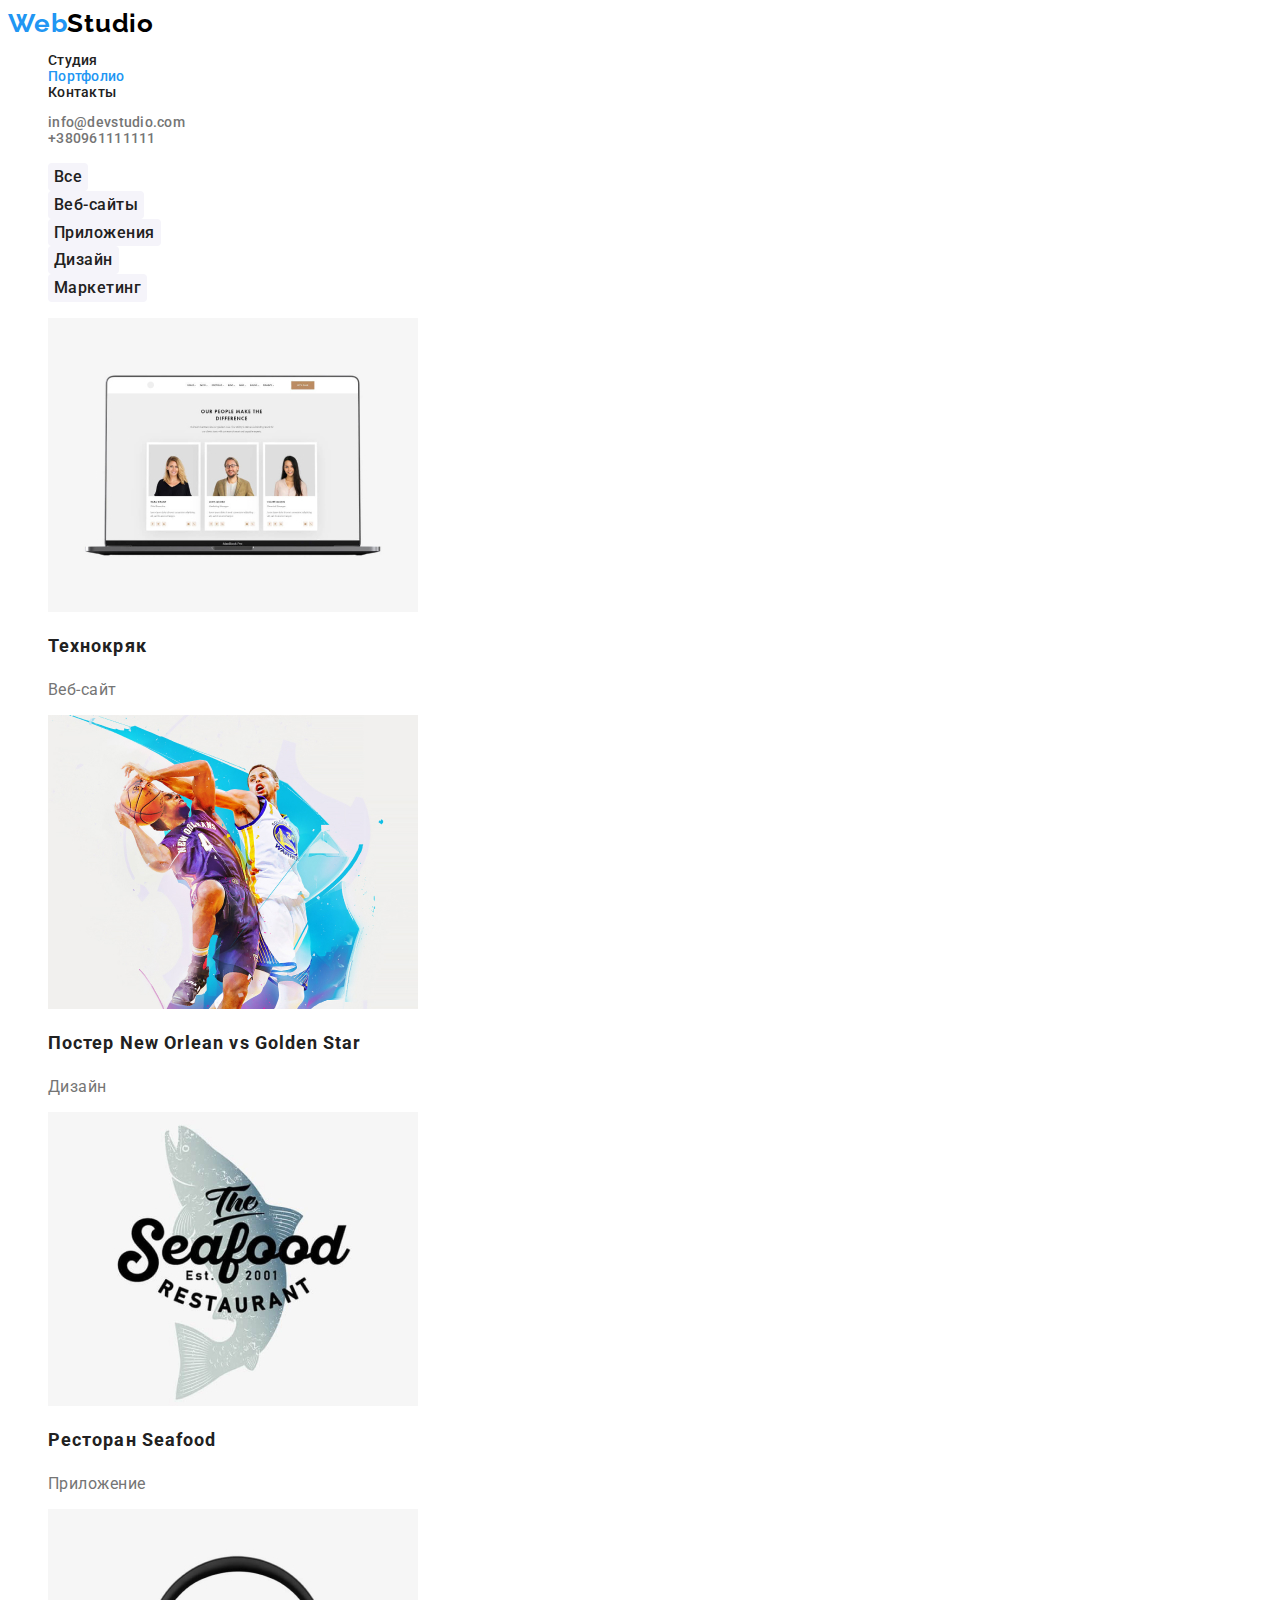
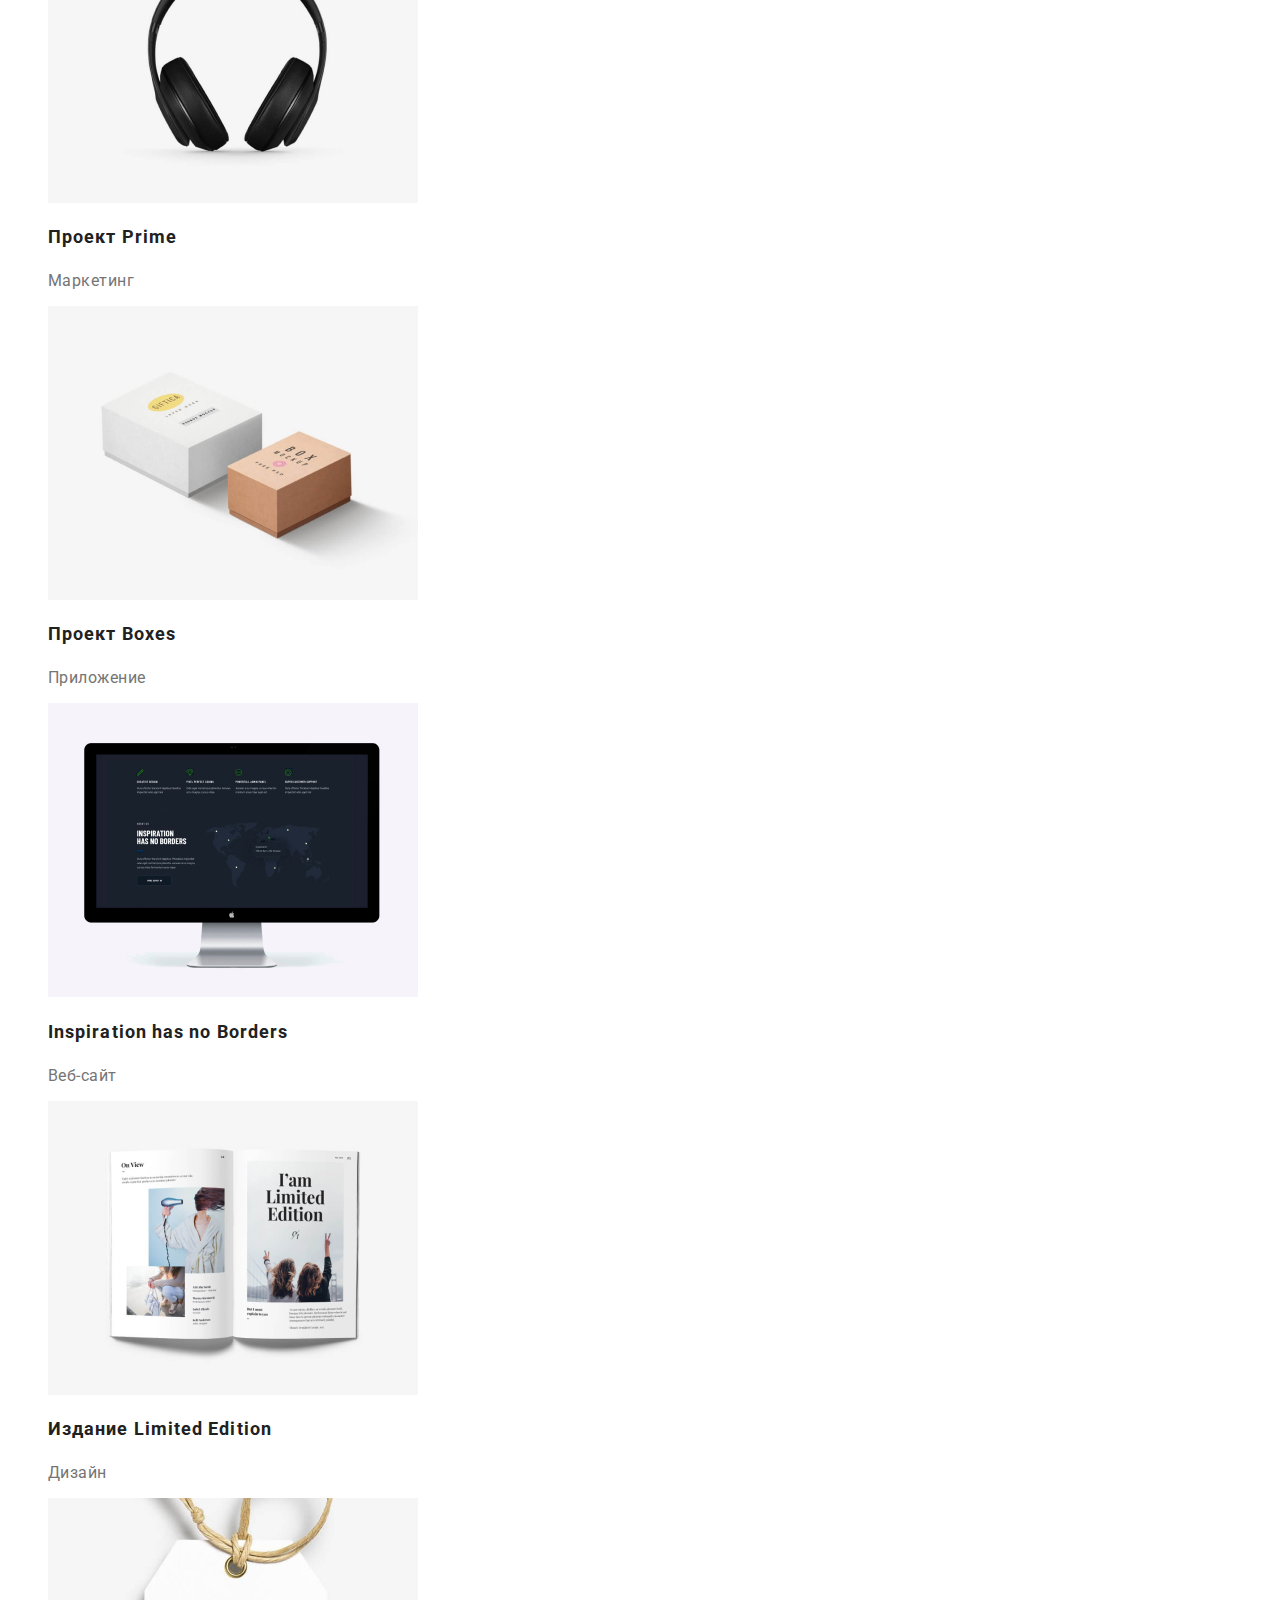
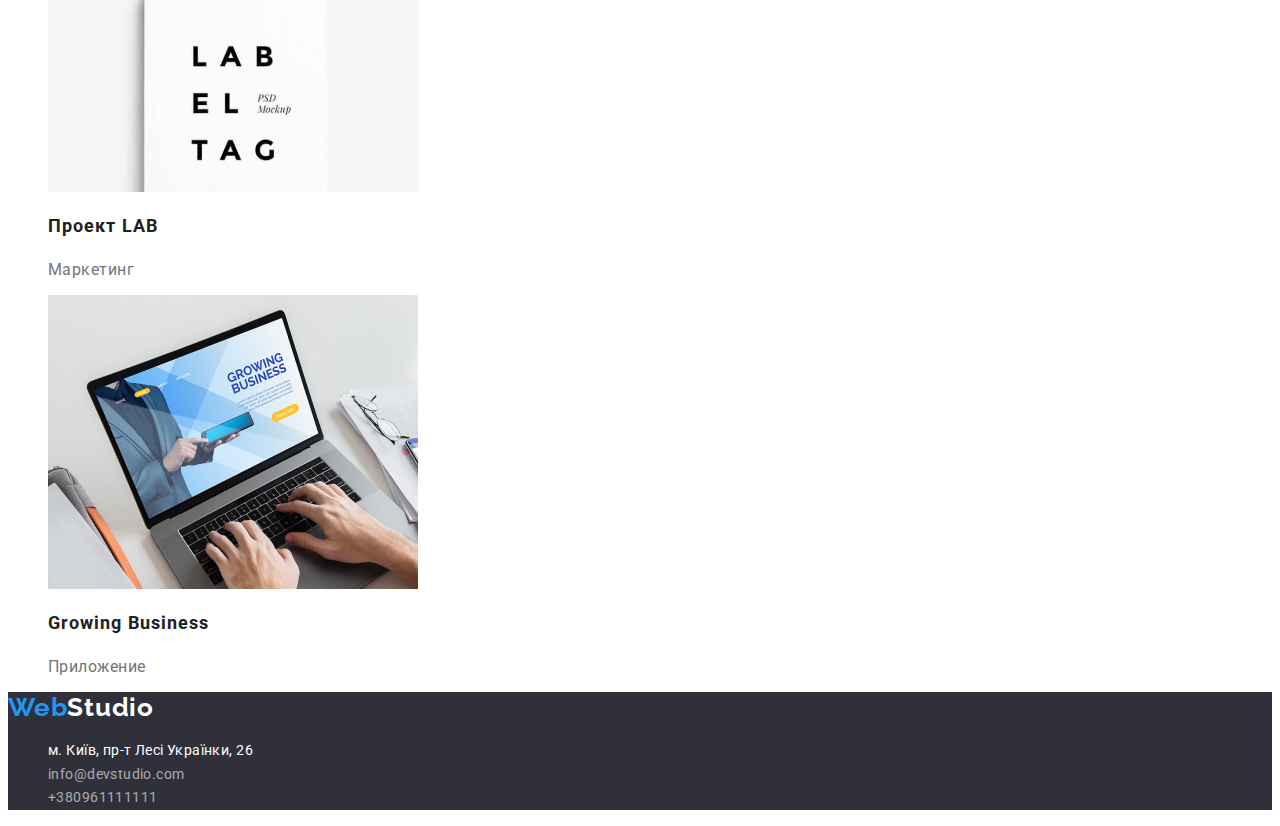
==== portfolio.html @ ef7a77c6 "зробив index" ====
<!DOCTYPE html>
<html lang="X-UA-Compatible">
  <head>
    <meta charset="UTF-8" />
    <meta http-equiv="X-UA-Compatible" content="IE=edge" />
    <meta name="viewport" content="width=device-width, initial-scale=1.0" />
    <title>WebStudio</title>
    <link rel="preconnect" href="https://fonts.googleapis.com" />
    <link rel="preconnect" href="https://fonts.gstatic.com" crossorigin />
    <link
      href="https://fonts.googleapis.com/css2?family=Raleway:wght@700&family=Roboto:wght@400;500;700;900&display=swap"
      rel="stylesheet"
    />
    <link rel="stylesheet" href="./css/style.css" />
  </head>
  <body>
    <!------------------HEADER----------------->

    <header class="header">
      <nav class="header-nav">
        <a href="" lang="en" class="header-logo link"
          ><span lang="en">Web</span>Studio
        </a>

        <ul class="header-list list">
          <li>
            <a class="header-link link" href="./index.html">Студия</a>
          </li>
          <li>
            <a class="header-link link current" href="./portfolio.html"
              >Портфолио</a
            >
          </li>
          <li>
            <a class="header-link link" href="">Контакты</a>
          </li>
        </ul>
      </nav>
      <ul class="header-contact list">
        <li>
          <a class="header-mail link" href="mailto:info@devstudio.com"
            >info@devstudio.com</a
          >
        </li>
        <li>
          <a class="header-tel link" href="tel:+380961111111">+380961111111</a>
        </li>
      </ul>
    </header>

    <!------------------------PORTFOLIO----------------->

    <main>
      <section class="portfolio">
        <ul class="list">
          <li><button class="nav-button" type="button">Все</button></li>
          <li><button class="nav-button" type="button">Веб-сайты</button></li>
          <li><button class="nav-button" type="button">Приложения</button></li>
          <li><button class="nav-button" type="button">Дизайн</button></li>
          <li><button class="nav-button" type="button">Маркетинг</button></li>
        </ul>
        <ul class="project-list list">
          <li class="project-item">
            <img
              class="project-img"
              src="./images/portfolio/img1.jpg"
              alt="открытый ноутбук"
              width="370"
              height="294"
            />
            <h1 class="project-title">Технокряк</h1>
            <p class="project-text">Веб-сайт</p>
          </li>
          <li class="project-item">
            <img
              class="project-img"
              src="./images/portfolio/img2.jpg"
              alt="постер с двумя баскетболистами"
              width="370"
              height="294"
            />
            <h1 class="project-title">
              Постер <span lang="en">New Orlean vs Golden Star</span>
            </h1>
            <p class="project-text">Дизайн</p>
          </li>
          <li class="project-item">
            <img
              class="project-img"
              src="./images/portfolio/img3.jpg"
              alt="логотип ресторана морепродуктов"
              width="370"
              height="294"
            />
            <h1 class="project-title">
              Ресторан <span lang="en">Seafood</span>
            </h1>
            <p class="project-text">Приложение</p>
          </li>
          <li class="project-item">
            <img
              class="project-img"
              src="./images/portfolio/img4.jpg"
              alt="наушники"
              width="370"
              height="294"
            />
            <h1 class="project-title">Проект <span lang="en">Prime</span></h1>
            <p class="project-text">Маркетинг</p>
          </li>
          <li class="project-item">
            <img
              class="project-img"
              src="./images/portfolio/img5.jpg"
              alt="две коробочки"
              width="370"
              height="294"
            />
            <h1 class="project-title">Проект <span lang="en">Boxes</span></h1>
            <p class="project-text">Приложение</p>
          </li>
          <li class="project-item">
            <img
              class="project-img"
              src="./images/portfolio/img6.jpg"
              alt="моритор"
              width="370"
              height="294"
            />
            <h1 class="project-title" lang="en">Inspiration has no Borders</h1>
            <p class="project-text">Веб-сайт</p>
          </li>

          <li class="project-item">
            <img
              class="project-img"
              src="./images/portfolio/img7.jpg"
              alt="открытый журнал"
              width="370"
              height="294"
            />
            <h1 class="project-title">
              Издание <span lang="en">Limited Edition</span>
            </h1>
            <p class="project-text">Дизайн</p>
          </li>
          <li class="project-item">
            <img
              class="project-img"
              src="./images/portfolio/img8.jpg"
              alt="бирка"
              width="370"
              height="294"
            />
            <h1 class="project-title">Проект <span lang="en">LAB</span></h1>
            <p class="project-text">Маркетинг</p>
          </li>
          <li class="project-item">
            <img
              class="project-img"
              src="./images/portfolio/img9.jpg"
              alt="работа за ноутбуком"
              width="370"
              height="294"
            />
            <h1 class="project-title" lang="en">Growing Business</h1>
            <p class="project-text">Приложение</p>
          </li>
        </ul>
      </section>
    </main>
    <!-----------------FOOTER-------------->
    <footer class="footer">
      <a href="" lang="en" class="footer-logo link"
        ><span lang="en">Web</span>Studio</a
      >
      <address class="footer-contact">
        <ul class="footer-list list">
          <li class="footer-item">
            <a
              class="footer-address link"
              href="https://goo.gl/maps/cScgRgd44BL1W8yu9"
              target="_blank"
              rel="noopener noreferrer"
              >м. Київ, пр-т Лесі Українки, 26</a
            >
          </li>
          <li class="footer-item">
            <a class="footer-mail link" href="mailto:info@devstudio.com"
              >info@devstudio.com</a
            >
          </li>
          <li class="footer-item">
            <a class="footer-tel link" href="tel:+380961111111"
              >+380961111111</a
            >
          </li>
        </ul>
      </address>
    </footer>
  </body>
</html>
---- css/style.css ----
body {
    background-color: #ffffff;
    color: #212121;
    font-family: "Roboto", sans-serif;
}

:root {
    --basic-text-color: #212121;
    --secondary-text-color: #757575;
    /*--basic-font-weigt: ;
    --secondary-font-weigt: font-weight :500;*/
}

.link {
    text-decoration: none;
}

.list {
    list-style: none;
}

/*----------------- HEADER -----------------*/

.header-logo {
    color: #000;
    font-family: Raleway;
    font-weight: 700;
    font-size: 26px;
    line-height: 1.19;
    letter-spacing: 0.03em;
}

.header-logo span {
    color: #2196F3;
    
}

.header-list {
    color: inherit;
    font-family: inherit;
    font-weight: 500;
    font-size: 14px;
    line-height: 1.14;
    letter-spacing: 0.02em;
}

.header-list :hover,
.header-list :focus {
    color: #2196F3;
}

.header-link {
    color: currentColor;
}

.current {
    color: #2196F3;
}

.header-contact {
    color: var(--secondary-text-color);
    font-family: inherit;
    font-weight: 500;
    font-size: 14px;
    line-height: 1.14;
    letter-spacing: 0.02em;
}

.header-contact :hover,
.header-contact :focus {
    color: #2196F3;
}

.header-mail,
.header-tel {
    color: inherit;
}


/*------------------  HERO  ----------------*/

.hero {
    background-color: #2F303A;
}

.hero-title {
    font-family: 'Roboto', sans-serif;
    font-weight: 900;
    font-size: 44px;
    line-height: 1.36;
    text-align: center;
    letter-spacing: 0.06em;

    color: #fff;

}

.hero-btn {
    font-family: inherit;
    font-weight: 700;
    font-size: 16px;
    line-height: 1.88;
    /*display: flex;
    align-items: center;
    text-align: center;*/
    letter-spacing: 0.06em;

    background-color: #2196F3;
    color: #fff;
    border-radius: 4px;
    border: none;
    cursor: pointer;
}

.hero-btn:hover,
.hero-btn:focus {
    background-color: #188CE8;
}

/*-----------------  Priorities  -------------------*/

.priorities-title {
    font-family: inherit;
    font-weight: 700;
    font-size: 14px;
    line-height: 1.14;
    letter-spacing: 0.03em;
    
    color: var(--basic-text-color);
}

.priorities-text {
    font-family: inherit;
    font-size: 14px;
    line-height: 1.71;
    letter-spacing: 0.03em;
    
    color: var(--secondary-text-color);
}

/*---------------------  EXAMPLE  -------------------*/

.example-title {
    font-family: inherit;
    font-weight: 700;
    font-size: 36px;
    line-height: 1.66;
    text-align: center;
    letter-spacing: 0.03em;
    
    color: var(--basic-text-color);
}


/*--------------------  TEAM  -------------------------*/

.team-title {
    font-family: inherit;
    font-weight: 700;
    font-size: 36px;
    line-height: 1.66;
    text-align: center;
    letter-spacing: 0.03em;
    
    color: var(--basic-text-color);
}

.team-subtitle{
    font-family: inherit;
    font-weight: 500;
    font-size: 16px;
    line-height: 1.18;
    
    text-align: center;
    letter-spacing: 0.03em;
    
    color: var(--basic-text-color);
}

.team-text {
    font-family: 'Roboto';
    font-size: 16px;
    line-height: 1.18;
    
    text-align: center;
    letter-spacing: 0.03em;
    
    color: var(--secondary-text-color);
}

/*---------------------  FOOTER  -----------------*/

.footer {
    background: #2F303A;
}

.footer-logo {
    color: #fff;
    font-family: Raleway;
    font-weight: 700;
    font-size: 26px;
    line-height: 1.19;
    letter-spacing: 0.03em;
}

.footer-logo span {
    color: #2196F3;
}

.footer-address {
    font-family: 'Roboto';
    font-style: normal;
    font-weight: 400;
    font-size: 14px;
    line-height: 1.71;
    letter-spacing: 0.03em;
    
    color: #FFFFFF;
}

.footer-mail,
.footer-tel {
    font-family: 'Roboto';
    font-style: normal;
    font-weight: 400;
    font-size: 14px;
    line-height: 1.71;
    letter-spacing: 0.03em;
    
    color: rgba(255, 255, 255, 0.6);
}

.footer-list :hover,
.footer-list :focus {
    color: #2196F3;
}

/*.footer-mail,
.footer-tel {
    color: inherit;
    }*/


/*--------------PORTFOLIO----------------*/

.nav-button {
    font-family: inherit;
    font-style: normal;
    font-weight: 500;
    font-size: 16px;
    line-height: 1.62;
    
    text-align: center;
    letter-spacing: 0.03em;
    
    color: var(--basic-text-color);
    background: #F5F4FA;
    border-radius: 4px;
    border: none;
    cursor: pointer;
}

.nav-button:hover,
.nav-button:focus {
    background-color: #2196F3;
    color: #fff;
}

.project-title {
    font-family: inherit;
    font-weight: 700;
    font-size: 18px;
    line-height: 2.00;
    
    letter-spacing: 0.06em;
    
    color: var(--basic-text-color);
}

.project-text {
    font-family: inherit;
    /*font-style: normal;*/
    /*font-weight: 400;*/
    font-size: 16px;
    line-height: 1.88x;
    
    letter-spacing: 0.03em;
    
    color: var(--secondary-text-color);
}
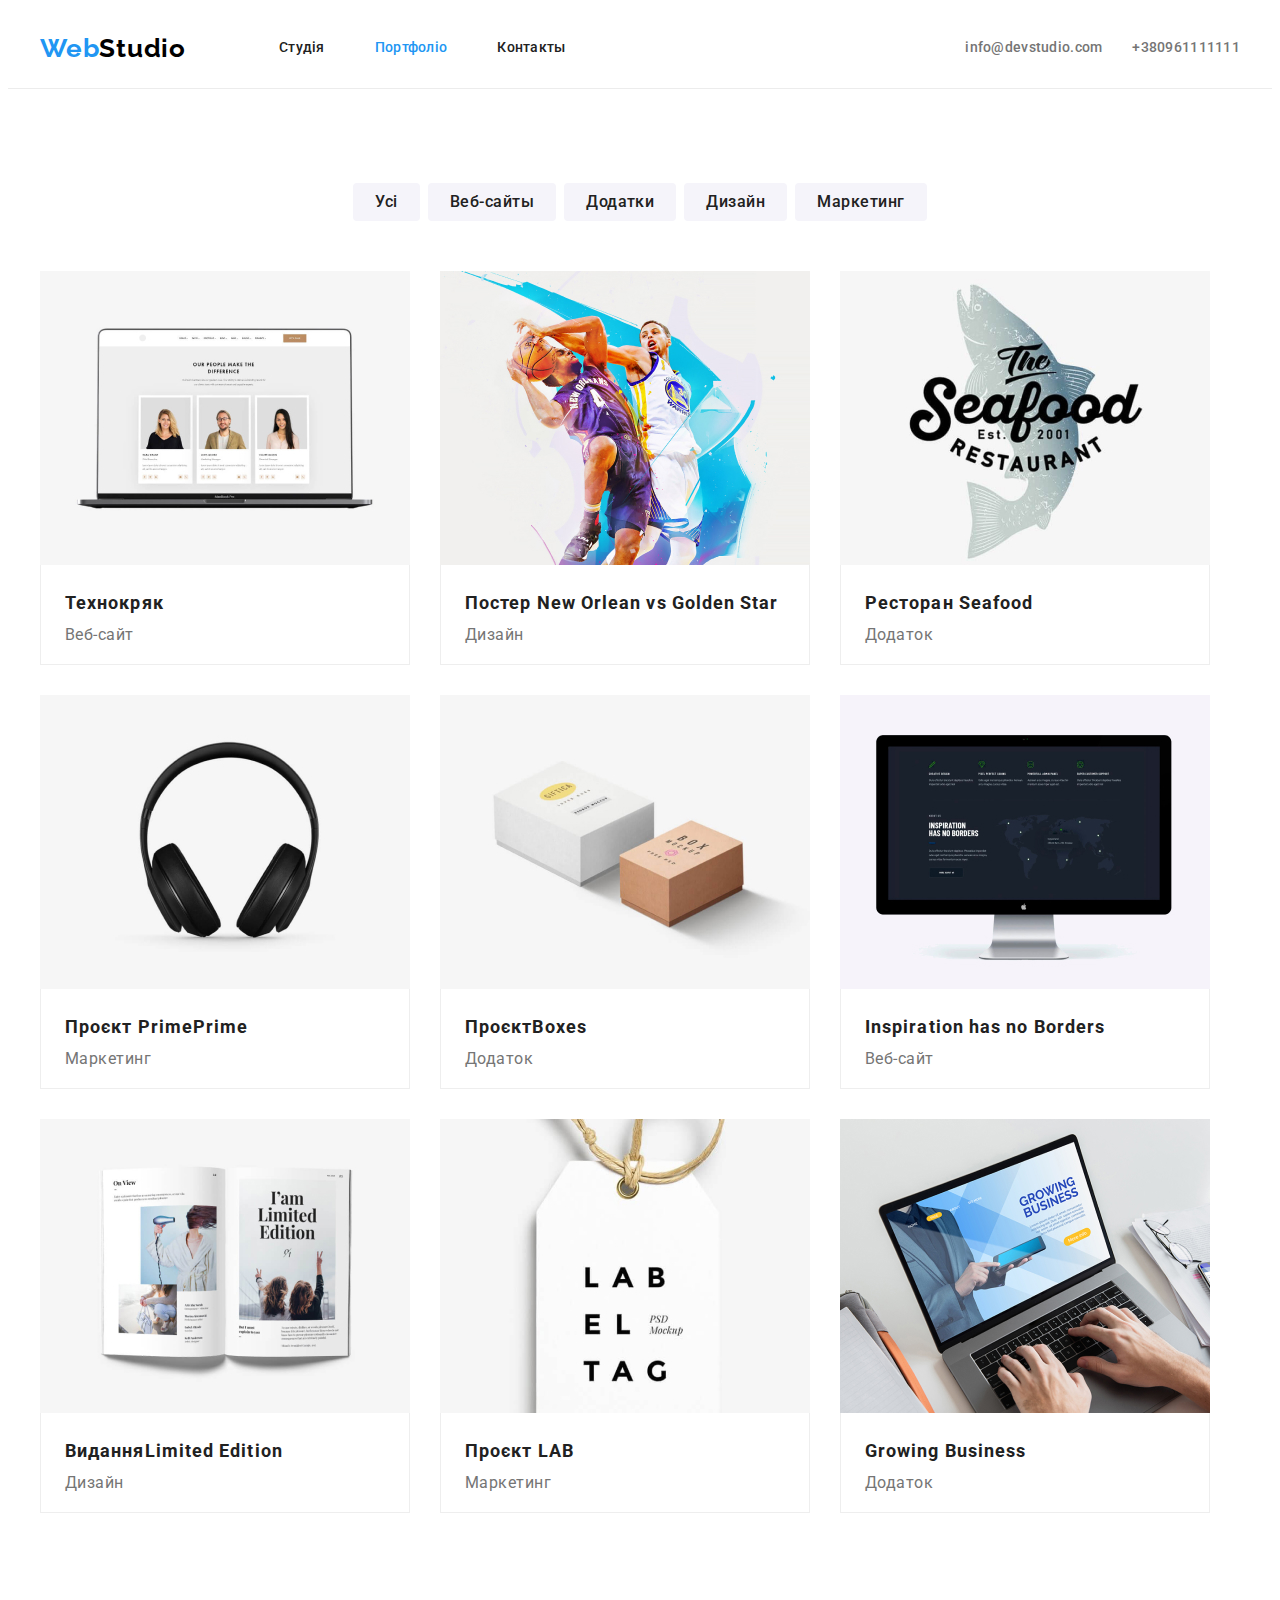
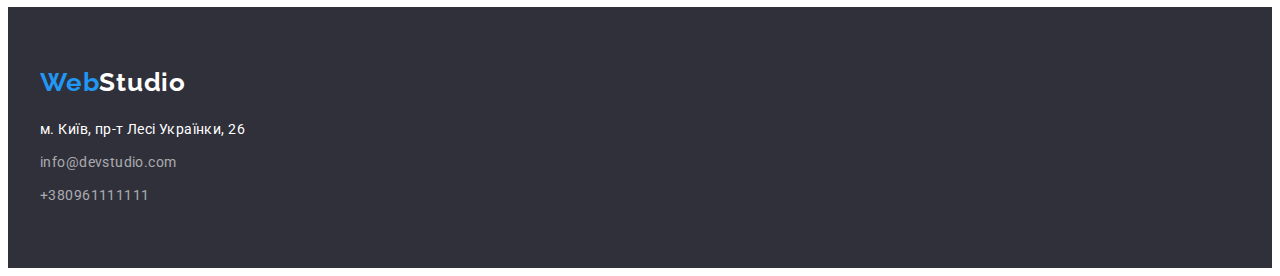
==== commit 086f2257: "home-work-3" ====
--- a/portfolio.html
+++ b/portfolio.html
@@ -11,166 +11,211 @@
       href="https://fonts.googleapis.com/css2?family=Raleway:wght@700&family=Roboto:wght@400;500;700;900&display=swap"
       rel="stylesheet"
     />
+     <link
+      rel="stylesheet"
+      href="https://cdnjs.cloudflare.com/ajax/libs/modern-normalize/1.1.0/modern-normalize.min.css"
+      integrity="sha512-wpPYUAdjBVSE4KJnH1VR1HeZfpl1ub8YT/NKx4PuQ5NmX2tKuGu6U/JRp5y+Y8XG2tV+wKQpNHVUX03MfMFn9Q=="
+      crossorigin="anonymous"
+      referrerpolicy="no-referrer"
+    />
     <link rel="stylesheet" href="./css/style.css" />
   </head>
   <body>
     <!------------------HEADER----------------->
 
     <header class="header">
-      <nav class="header-nav">
-        <a href="" lang="en" class="header-logo link"
+      <div class="header-container container">
+        <nav class="header-nav">
+          <a class="header-logo link" href="" lang="en"
           ><span lang="en">Web</span>Studio
-        </a>
-
-        <ul class="header-list list">
-          <li>
-            <a class="header-link link" href="./index.html">Студия</a>
-          </li>
-          <li>
-            <a class="header-link link current" href="./portfolio.html"
-              >Портфолио</a
-            >
-          </li>
-          <li>
-            <a class="header-link link" href="">Контакты</a>
+          </a>
+
+          <ul class="header-list list">
+            <li class="header-item">
+              <a class="header-link link" href="./index.html">Студія</a>
+            </li>
+            <li class="header-item">
+              <a class="header-link link current" href="./portfolio.html"
+                >Портфоліо</a
+              >
+            </li>
+            <li class="header-item">
+              <a class="header-link link" href="">Контакты</a>
+            </li>
+          </ul>
+        </nav>
+        <ul class="header-contact list">
+          <li class="header-contact-item">
+            <a class="header-mail link" href="mailto:info@devstudio.com"
+              >info@devstudio.com</a
+            >
+          </li>
+          <li class="header-contact-item">
+            <a class="header-tel link" href="tel:+380961111111"
+              >+380961111111</a
+            >
           </li>
         </ul>
-      </nav>
-      <ul class="header-contact list">
-        <li>
-          <a class="header-mail link" href="mailto:info@devstudio.com"
-            >info@devstudio.com</a
-          >
-        </li>
-        <li>
-          <a class="header-tel link" href="tel:+380961111111">+380961111111</a>
-        </li>
-      </ul>
+      </div>
     </header>
 
     <!------------------------PORTFOLIO----------------->
 
     <main>
-      <section class="portfolio">
-        <ul class="list">
-          <li><button class="nav-button" type="button">Все</button></li>
-          <li><button class="nav-button" type="button">Веб-сайты</button></li>
-          <li><button class="nav-button" type="button">Приложения</button></li>
-          <li><button class="nav-button" type="button">Дизайн</button></li>
-          <li><button class="nav-button" type="button">Маркетинг</button></li>
-        </ul>
-        <ul class="project-list list">
-          <li class="project-item">
-            <img
-              class="project-img"
-              src="./images/portfolio/img1.jpg"
-              alt="открытый ноутбук"
-              width="370"
-              height="294"
-            />
-            <h1 class="project-title">Технокряк</h1>
-            <p class="project-text">Веб-сайт</p>
-          </li>
-          <li class="project-item">
-            <img
-              class="project-img"
-              src="./images/portfolio/img2.jpg"
-              alt="постер с двумя баскетболистами"
-              width="370"
-              height="294"
-            />
-            <h1 class="project-title">
-              Постер <span lang="en">New Orlean vs Golden Star</span>
-            </h1>
-            <p class="project-text">Дизайн</p>
-          </li>
-          <li class="project-item">
-            <img
-              class="project-img"
-              src="./images/portfolio/img3.jpg"
-              alt="логотип ресторана морепродуктов"
-              width="370"
-              height="294"
-            />
-            <h1 class="project-title">
-              Ресторан <span lang="en">Seafood</span>
-            </h1>
-            <p class="project-text">Приложение</p>
-          </li>
-          <li class="project-item">
-            <img
-              class="project-img"
-              src="./images/portfolio/img4.jpg"
-              alt="наушники"
-              width="370"
-              height="294"
-            />
-            <h1 class="project-title">Проект <span lang="en">Prime</span></h1>
-            <p class="project-text">Маркетинг</p>
-          </li>
-          <li class="project-item">
-            <img
-              class="project-img"
-              src="./images/portfolio/img5.jpg"
-              alt="две коробочки"
-              width="370"
-              height="294"
-            />
-            <h1 class="project-title">Проект <span lang="en">Boxes</span></h1>
-            <p class="project-text">Приложение</p>
-          </li>
-          <li class="project-item">
-            <img
-              class="project-img"
-              src="./images/portfolio/img6.jpg"
-              alt="моритор"
-              width="370"
-              height="294"
-            />
-            <h1 class="project-title" lang="en">Inspiration has no Borders</h1>
-            <p class="project-text">Веб-сайт</p>
-          </li>
-
-          <li class="project-item">
-            <img
-              class="project-img"
-              src="./images/portfolio/img7.jpg"
-              alt="открытый журнал"
-              width="370"
-              height="294"
-            />
-            <h1 class="project-title">
-              Издание <span lang="en">Limited Edition</span>
-            </h1>
-            <p class="project-text">Дизайн</p>
-          </li>
-          <li class="project-item">
-            <img
-              class="project-img"
-              src="./images/portfolio/img8.jpg"
-              alt="бирка"
-              width="370"
-              height="294"
-            />
-            <h1 class="project-title">Проект <span lang="en">LAB</span></h1>
-            <p class="project-text">Маркетинг</p>
-          </li>
-          <li class="project-item">
-            <img
-              class="project-img"
-              src="./images/portfolio/img9.jpg"
-              alt="работа за ноутбуком"
-              width="370"
-              height="294"
-            />
-            <h1 class="project-title" lang="en">Growing Business</h1>
-            <p class="project-text">Приложение</p>
-          </li>
-        </ul>
+      <section class="portfolio section">
+        <div class="portfolio-container container">
+          <ul class="button-list list">
+            <li class="button-item">
+              <button class="nav-button" type="button">Усі</button>
+            </li>
+            <li class="button-item">
+              <button class="nav-button" type="button">Веб-сайты</button>
+            </li>
+            <li class="button-item">
+              <button class="nav-button" type="button">Додатки</button>
+            </li>
+            <li class="button-item">
+              <button class="nav-button" type="button">Дизайн</button>
+            </li>
+            <li class="button-item">
+              <button class="nav-button" type="button">Маркетинг</button>
+            </li>
+          </ul>
+          <ul class="project-list list">
+            <li class="project-item">
+              <img
+                class="project-img"
+                src="./images/portfolio/img1.jpg"
+                alt="открытый ноутбук"
+                width="370"
+                height="294"
+              />
+              <div class="item-project">
+              <h1 class="project-title">Технокряк</h1>
+              <p class="project-text">Веб-сайт</p>
+              </div>
+            </li>
+            <li class="project-item">
+              <img
+                class="project-img"
+                src="./images/portfolio/img2.jpg"
+                alt="постер с двумя баскетболистами"
+                width="370"
+                height="294"
+              />
+              <div class="item-project">
+              <h1 class="project-title">
+                Постер <span lang="en">New Orlean vs Golden Star</span>
+              </h1>
+              <p class="project-text">Дизайн</p>
+              </div>
+            </li>
+            <li class="project-item">
+              <img
+                class="project-img"
+                src="./images/portfolio/img3.jpg"
+                alt="логотип ресторана морепродуктов"
+                width="370"
+                height="294"
+              />
+              <div class="item-project">
+              <h1 class="project-title">
+                Ресторан <span lang="en">Seafood</span>
+              </h1>
+              <p class="project-text">Додаток</p>
+              </div>
+            </li>
+            <li class="project-item">
+              <img
+                class="project-img"
+                src="./images/portfolio/img4.jpg"
+                alt="наушники"
+                width="370"
+                height="294"
+              />
+              <div class="item-project">
+              <h1 class="project-title">
+                Проєкт Prime<span lang="en">Prime</span>
+              </h1>
+              <p class="project-text">Маркетинг</p>
+              </div>
+            </li>
+            <li class="project-item">
+              <img
+                class="project-img"
+                src="./images/portfolio/img5.jpg"
+                alt="две коробочки"
+                width="370"
+                height="294"
+              />
+              <div class="item-project">
+              <h1 class="project-title">Проєкт<span lang="en">Boxes</span></h1>
+              <p class="project-text">Додаток</p>
+              </div>
+            </li>
+            <li class="project-item">
+              <img
+                class="project-img"
+                src="./images/portfolio/img6.jpg"
+                alt="моритор"
+                width="370"
+                height="294"
+              />
+              <div class="item-project">
+              <h1 class="project-title" lang="en">
+                Inspiration has no Borders
+              </h1>
+              <p class="project-text">Веб-сайт</p>
+              </div>
+            </li>
+            <li class="project-item">
+              <img
+                class="project-img"
+                src="./images/portfolio/img7.jpg"
+                alt="открытый журнал"
+                width="370"
+                height="294"
+              />
+              <div class="item-project">
+              <h1 class="project-title">
+                Видання<span lang="en">Limited Edition</span>
+              </h1>
+              <p class="project-text">Дизайн</p>
+              </div>
+            </li>
+            <li class="project-item">
+              <img
+                class="project-img"
+                src="./images/portfolio/img8.jpg"
+                alt="бирка"
+                width="370"
+                height="294"
+              />
+              <div class="item-project">
+              <h1 class="project-title">Проєкт <span lang="en">LAB</span></h1>
+              <p class="project-text">Маркетинг</p>
+              </div>
+            </li>
+            <li class="project-item">
+              <img
+                class="project-img"
+                src="./images/portfolio/img9.jpg"
+                alt="работа за ноутбуком"
+                width="370"
+                height="294"
+              />
+              <div class="item-project">
+              <h1 class="project-title" lang="en">Growing Business</h1>
+              <p class="project-text">Додаток</p>
+              </div>
+            </li>
+          </ul>
+        </div>
       </section>
     </main>
     <!-----------------FOOTER-------------->
     <footer class="footer">
+      <div class="container">
       <a href="" lang="en" class="footer-logo link"
         ><span lang="en">Web</span>Studio</a
       >
@@ -196,6 +241,7 @@
             >
           </li>
         </ul>
+        </div>
       </address>
     </footer>
   </body>
--- a/css/style.css
+++ b/css/style.css
@@ -11,6 +11,61 @@
     --secondary-font-weigt: font-weight :500;*/
 }
 
+
+h1,
+h2,
+h3,
+h4,
+h5,
+h6,
+p {
+    margin: 0;
+}
+
+ul {
+    margin: 0;
+    padding: 0;
+}
+
+img {
+    display: block;
+    max-width: 100%;
+}
+
+.container {
+    width: 1200px;
+    padding-left: 15px;
+    padding-right: 15px;
+    margin-left: auto;
+    margin-right: auto;
+}
+
+button {
+    cursor: pointer;
+}
+
+.visually-hidden {
+    position: absolute;
+    white-space: nowrap;
+    width: 1px;
+    height: 1px;
+    overflow: hidden;
+    border: 0;
+    padding: 0;
+    clip: rect(0 0 0 0);
+    clip-path: inset(50%);
+    margin: -1px;
+}
+
+nav {
+    display: flex;
+}
+
+.section {
+    padding-top: 94px;
+    padding-bottom: 94px;
+}
+
 .link {
     text-decoration: none;
 }
@@ -21,7 +76,19 @@
 
 /*----------------- HEADER -----------------*/
 
+.header {
+    background-color: #FFFFFF;
+    border-bottom: 1px solid #ececec;
+}
+
+.header-container {
+    display: flex;
+}
+
 .header-logo {
+    display: flex;
+    align-items: center;
+
     color: #000;
     font-family: Raleway;
     font-weight: 700;
@@ -32,10 +99,12 @@
 
 .header-logo span {
     color: #2196F3;
-    
+
 }
 
 .header-list {
+    margin-left: 93px;
+    display: flex;
     color: inherit;
     font-family: inherit;
     font-weight: 500;
@@ -44,6 +113,10 @@
     letter-spacing: 0.02em;
 }
 
+.header-item+.header-item {
+    margin-left: 50px;
+}
+
 .header-list :hover,
 .header-list :focus {
     color: #2196F3;
@@ -53,17 +126,26 @@
     color: currentColor;
 }
 
+.header-link {
+    display: block;
+    padding-top: 32px;
+    padding-bottom: 32px;
+}
+
 .current {
     color: #2196F3;
 }
 
 .header-contact {
+    display: flex;
     color: var(--secondary-text-color);
     font-family: inherit;
     font-weight: 500;
     font-size: 14px;
     line-height: 1.14;
     letter-spacing: 0.02em;
+
+    margin-left: auto;
 }
 
 .header-contact :hover,
@@ -71,8 +153,16 @@
     color: #2196F3;
 }
 
+.header-contact-item {
+    margin-left: 30px;
+}
+
 .header-mail,
 .header-tel {
+    display: block;
+    padding-top: 32px;
+    padding-bottom: 32px;
+
     color: inherit;
 }
 
@@ -81,9 +171,12 @@
 
 .hero {
     background-color: #2F303A;
+    padding: 200px 0px;
+    text-align: center;
 }
 
 .hero-title {
+
     font-family: 'Roboto', sans-serif;
     font-weight: 900;
     font-size: 44px;
@@ -96,20 +189,23 @@
 }
 
 .hero-btn {
+    display: inline-block;
     font-family: inherit;
     font-weight: 700;
     font-size: 16px;
     line-height: 1.88;
-    /*display: flex;
-    align-items: center;
-    text-align: center;*/
+
+    text-align: center;
     letter-spacing: 0.06em;
 
     background-color: #2196F3;
     color: #fff;
     border-radius: 4px;
     border: none;
-    cursor: pointer;
+
+    padding: 10px 32px;
+    min-width: 216px;
+    margin-top: 30px;
 }
 
 .hero-btn:hover,
@@ -119,22 +215,32 @@
 
 /*-----------------  Priorities  -------------------*/
 
+.priorities-list {
+    display: flex;
+}
+
+.priorities-item+.priorities-item {
+    margin-left: 30px;
+}
+
 .priorities-title {
     font-family: inherit;
     font-weight: 700;
     font-size: 14px;
     line-height: 1.14;
     letter-spacing: 0.03em;
-    
+
     color: var(--basic-text-color);
 }
 
 .priorities-text {
+    margin-top: 10px;
+
     font-family: inherit;
     font-size: 14px;
     line-height: 1.71;
     letter-spacing: 0.03em;
-    
+
     color: var(--secondary-text-color);
 }
 
@@ -147,12 +253,40 @@
     line-height: 1.66;
     text-align: center;
     letter-spacing: 0.03em;
-    
-    color: var(--basic-text-color);
+
+    color: var(--basic-text-color);
+}
+
+.example-list {
+    display: flex;
+    margin-top: 50px;
+}
+
+.example-item+.example-item {
+    margin-left: 30px;
 }
 
 
 /*--------------------  TEAM  -------------------------*/
+.team {
+    background-color: #F5F4FA;
+}
+
+.team-list {
+    display: flex;
+    margin-top: 50px;
+    flex-wrap: wrap;
+    margin: 0px;
+    padding: 0px;
+    margin-left: -30px;
+    margin-top: -30px;
+}
+
+.team-item {
+    flex-basis: calc(100% / 4 - 30px);
+    margin-left: 30px;
+    margin-top: 30px;
+}
 
 .team-title {
     font-family: inherit;
@@ -161,30 +295,43 @@
     line-height: 1.66;
     text-align: center;
     letter-spacing: 0.03em;
-    
-    color: var(--basic-text-color);
-}
-
-.team-subtitle{
+
+    color: var(--basic-text-color);
+}
+
+.team-employee {
+    background-color: #FFFFFF;
+    padding: 30px 0px 30px 0px;
+    box-shadow: 0px 1px 3px rgba(0, 0, 0, 0.12),
+        0px 1px 1px rgba(0, 0, 0, 0.14),
+        0px 2px 1px rgba(0, 0, 0, 0.2);
+    border-radius: 0px 0px 4px 4px;
+}
+
+.team-subtitle {
+    margin-top: 0px;
+
     font-family: inherit;
     font-weight: 500;
     font-size: 16px;
     line-height: 1.18;
-    
-    text-align: center;
-    letter-spacing: 0.03em;
-    
+
+    text-align: center;
+    letter-spacing: 0.03em;
+
     color: var(--basic-text-color);
 }
 
 .team-text {
+    margin-top: 10px;
+
     font-family: 'Roboto';
     font-size: 16px;
     line-height: 1.18;
-    
-    text-align: center;
-    letter-spacing: 0.03em;
-    
+
+    text-align: center;
+    letter-spacing: 0.03em;
+
     color: var(--secondary-text-color);
 }
 
@@ -192,6 +339,7 @@
 
 .footer {
     background: #2F303A;
+    padding: 60px 0px 60px 0px;
 }
 
 .footer-logo {
@@ -210,23 +358,29 @@
 .footer-address {
     font-family: 'Roboto';
     font-style: normal;
-    font-weight: 400;
     font-size: 14px;
     line-height: 1.71;
     letter-spacing: 0.03em;
-    
+
     color: #FFFFFF;
+}
+
+.footer-list {
+    margin-top: 20px;
+}
+
+.footer-item+.footer-item {
+    margin-top: 9px;
 }
 
 .footer-mail,
 .footer-tel {
     font-family: 'Roboto';
     font-style: normal;
-    font-weight: 400;
     font-size: 14px;
     line-height: 1.71;
     letter-spacing: 0.03em;
-    
+
     color: rgba(255, 255, 255, 0.6);
 }
 
@@ -235,29 +389,34 @@
     color: #2196F3;
 }
 
-/*.footer-mail,
-.footer-tel {
-    color: inherit;
-    }*/
-
 
 /*--------------PORTFOLIO----------------*/
 
+.button-list {
+    display: flex;
+    justify-content: center;
+    margin-bottom: 50px;
+}
+
+.button-item+.button-item {
+    margin-left: 8px;
+} 
+
 .nav-button {
     font-family: inherit;
-    font-style: normal;
     font-weight: 500;
     font-size: 16px;
     line-height: 1.62;
-    
-    text-align: center;
-    letter-spacing: 0.03em;
-    
+
+    text-align: center;
+    letter-spacing: 0.03em;
+
     color: var(--basic-text-color);
     background: #F5F4FA;
     border-radius: 4px;
     border: none;
-    cursor: pointer;
+    padding: 6px 22px;
+
 }
 
 .nav-button:hover,
@@ -266,25 +425,46 @@
     color: #fff;
 }
 
+.project-list {
+    display: flex;
+    flex-wrap: wrap;
+    gap: 30px;
+
+}
+
+.project-item {
+    max-width: 370px;
+    height: auto;
+    
+}
+
+.item-project {
+    flex-direction: column;
+    align-items: normal;
+    border-bottom: 1px solid #eeeeee;
+    border-left: 1px solid #eeeeee;
+    border-right: 1px solid #eeeeee;
+    padding: 20px 24px;
+}
+
+
 .project-title {
     font-family: inherit;
     font-weight: 700;
     font-size: 18px;
     line-height: 2.00;
-    
     letter-spacing: 0.06em;
-    
-    color: var(--basic-text-color);
+
+    color: var(--basic-text-color);
+
+    margin-bottom: 4px;
 }
 
 .project-text {
     font-family: inherit;
-    /*font-style: normal;*/
-    /*font-weight: 400;*/
     font-size: 16px;
     line-height: 1.88x;
-    
-    letter-spacing: 0.03em;
-    
+    letter-spacing: 0.03em;
+
     color: var(--secondary-text-color);
 }